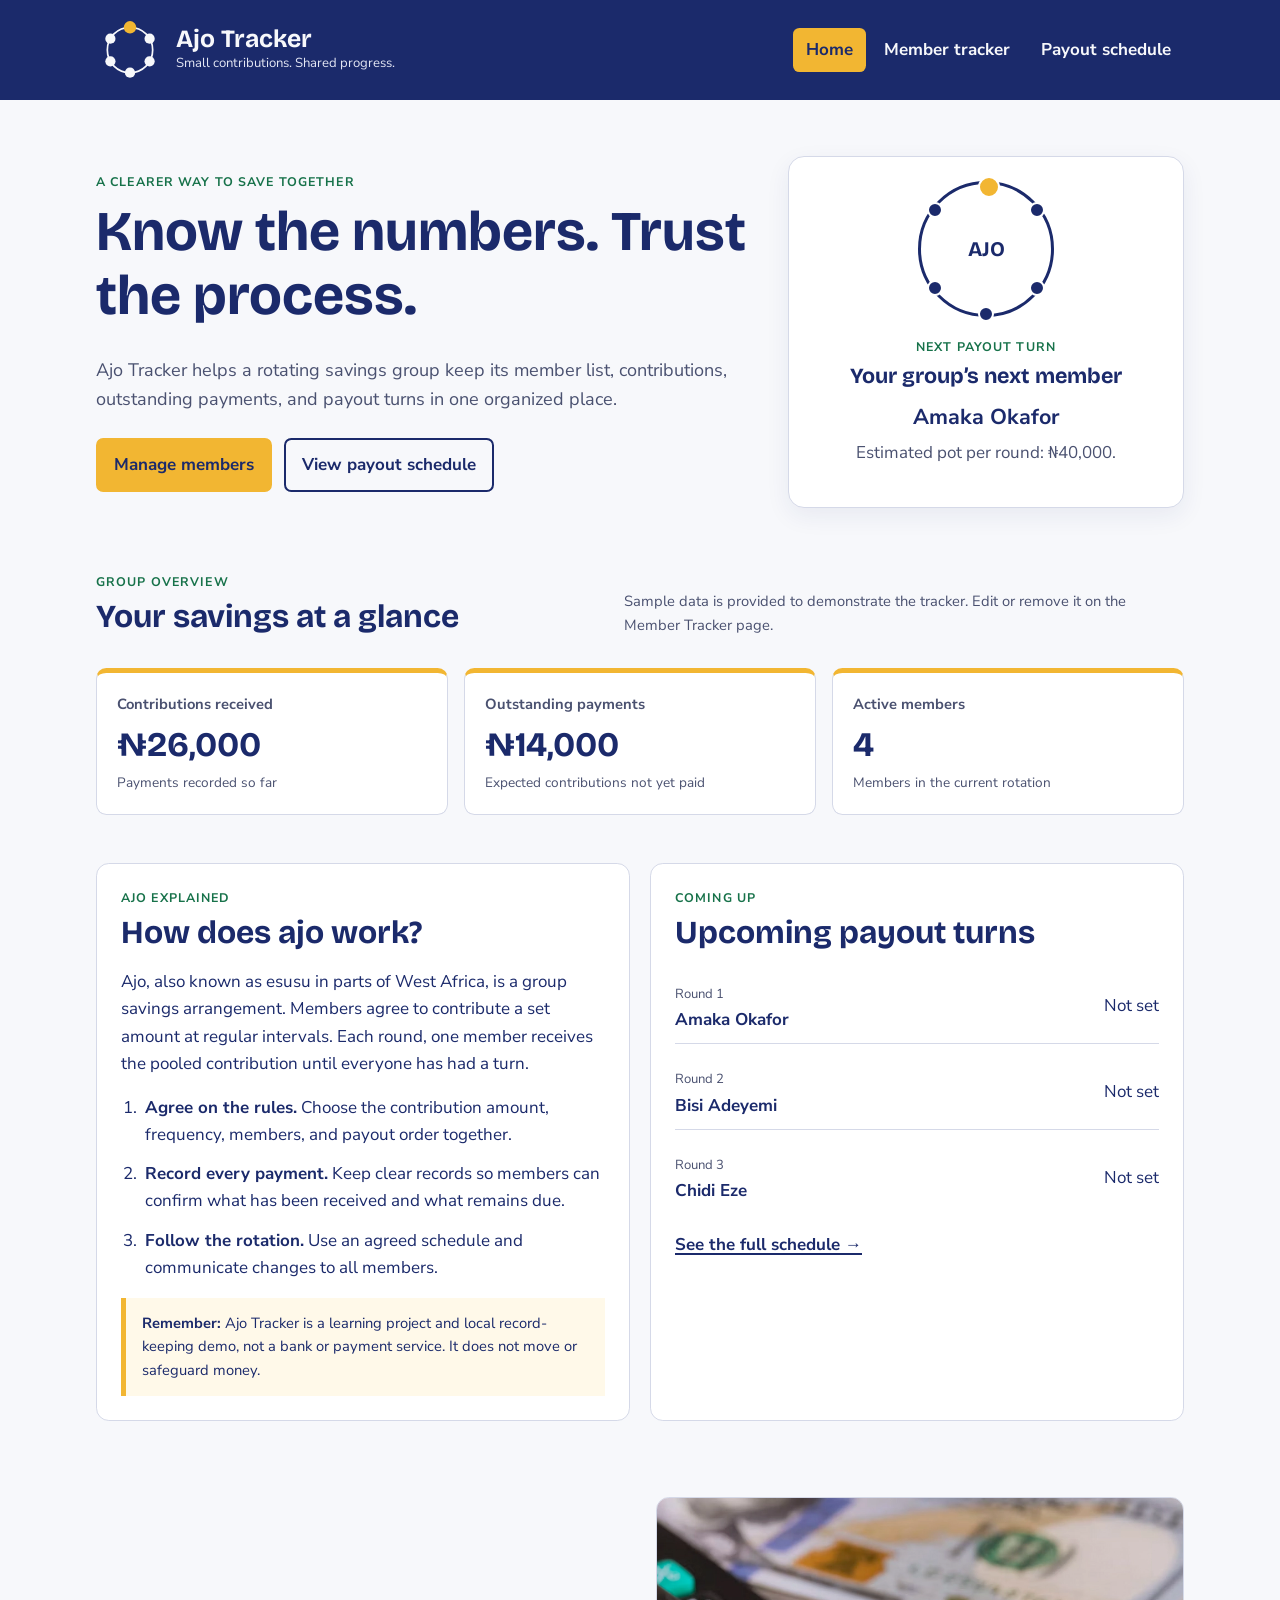
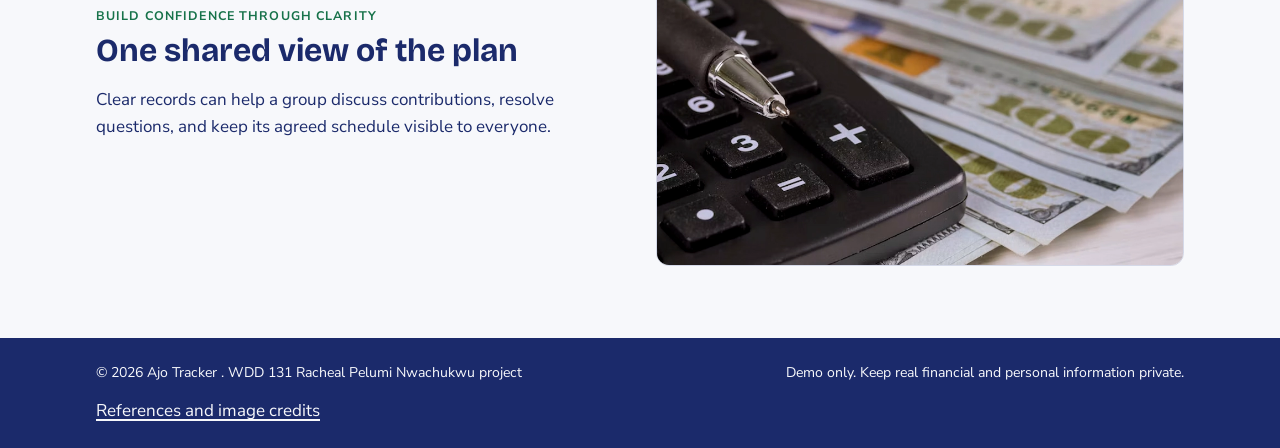
==== project/index.html @ 5f8fff12 "Update Ajo Tracker payout schedule and styling" ====
<!DOCTYPE html>
<html lang="en">
<head>
  <meta charset="utf-8">
  <meta name="viewport" content="width=device-width, initial-scale=1">
  <meta name="description" content="Ajo Tracker helps rotating savings groups organize contributions, member payments, and payout turns.">
  <meta name="author" content="Racheal Pelumi Nwachukwu">
  <title>Ajo Tracker | Home</title>
  <link rel="preconnect" href="https://fonts.googleapis.com">
  <link rel="preconnect" href="https://fonts.gstatic.com" crossorigin>
  <link href="https://fonts.googleapis.com/css2?family=Bricolage+Grotesque:opsz,wght@12..96,700&family=Nunito+Sans:wght@400;700&display=swap" rel="stylesheet">
  <link rel="stylesheet" href="styles/ajo-tracker.css">
  <script src="scripts/ajo-tracker.js" defer></script>
</head>
<body data-page="home">
  <a class="skip" href="#main">Skip to main content</a>
  <header class="site-header">
    <div class="wrap header-inner">
      <a class="brand" href="index.html" aria-label="Ajo Tracker home">
        <svg class="logo" viewBox="0 0 120 120" role="img" aria-label="A ring of six savings group members">
          <circle cx="60" cy="60" r="40" fill="none" stroke="#f7f8fb" stroke-width="3"/>
          <circle cx="60" cy="20" r="11" fill="#f2b632"/>
          <circle cx="94.6" cy="40" r="9" fill="#f7f8fb"/>
          <circle cx="94.6" cy="80" r="9" fill="#f7f8fb"/>
          <circle cx="60" cy="100" r="9" fill="#f7f8fb"/>
          <circle cx="25.4" cy="80" r="9" fill="#f7f8fb"/>
          <circle cx="25.4" cy="40" r="9" fill="#f7f8fb"/>
        </svg>
        <span><span class="brand-name">Ajo Tracker</span><span class="brand-tagline">Small contributions. Shared progress.</span></span>
      </a>
      <button class="menu-toggle" type="button" aria-expanded="false" aria-controls="primary-nav">Menu</button>
      <nav class="primary-nav" id="primary-nav" aria-label="Main navigation">
        <a href="index.html" aria-current="page">Home</a>
        <a href="members.html">Member tracker</a>
        <a href="schedule.html">Payout schedule</a>
      </nav>
    </div>
  </header>

  <main id="main" class="wrap page-content">
    <section class="hero">
      <div class="hero-copy">
        <p class="eyebrow">A clearer way to save together</p>
        <h1>Know the numbers. Trust the process.</h1>
        <p>Ajo Tracker helps a rotating savings group keep its member list, contributions, outstanding payments, and payout turns in one organized place.</p>
        <div class="button-row">
          <a class="button" href="members.html">Manage members</a>
          <a class="button button-secondary" href="schedule.html">View payout schedule</a>
        </div>
      </div>
      <div class="turn-card" aria-labelledby="turn-title">
        <div class="turn-ring" aria-hidden="true">
          <span class="ring-dot ring-dot-1"></span><span class="ring-dot ring-dot-2"></span>
          <span class="ring-dot ring-dot-3"></span><span class="ring-dot ring-dot-4"></span>
          <span class="ring-dot ring-dot-5"></span><span class="ring-dot ring-dot-6"></span>
          <span class="ring-center">AJO</span>
        </div>
        <p class="eyebrow">Next payout turn</p>
        <h2 id="turn-title">Your group’s next member</h2>
        <p id="next-member" class="turn-name">Add members to create your rotation.</p>
        <p id="next-payout-detail" class="muted">The schedule updates from your saved member list.</p>
      </div>
    </section>

    <section class="summary-section" aria-labelledby="summary-title">
      <div class="section-heading">
        <div><p class="eyebrow">Group overview</p><h2 id="summary-title">Your savings at a glance</h2></div>
        <p class="muted">Sample data is provided to demonstrate the tracker. Edit or remove it on the Member Tracker page.</p>
      </div>
      <div class="summary-grid">
        <article class="summary-card"><span class="summary-label">Contributions received</span><p class="summary-value" id="total-contributions">₦0</p><p class="summary-note">Payments recorded so far</p></article>
        <article class="summary-card"><span class="summary-label">Outstanding payments</span><p class="summary-value" id="total-outstanding">₦0</p><p class="summary-note">Expected contributions not yet paid</p></article>
        <article class="summary-card"><span class="summary-label">Active members</span><p class="summary-value" id="member-count">0</p><p class="summary-note">Members in the current rotation</p></article>
      </div>
    </section>

    <section class="content-grid">
      <article class="content-panel">
        <p class="eyebrow">Ajo explained</p>
        <h2>How does ajo work?</h2>
        <p>Ajo, also known as esusu in parts of West Africa, is a group savings arrangement. Members agree to contribute a set amount at regular intervals. Each round, one member receives the pooled contribution until everyone has had a turn.</p>
        <ol class="steps">
          <li><strong>Agree on the rules.</strong> Choose the contribution amount, frequency, members, and payout order together.</li>
          <li><strong>Record every payment.</strong> Keep clear records so members can confirm what has been received and what remains due.</li>
          <li><strong>Follow the rotation.</strong> Use an agreed schedule and communicate changes to all members.</li>
        </ol>
        <p class="notice"><strong>Remember:</strong> Ajo Tracker is a learning project and local record-keeping demo, not a bank or payment service. It does not move or safeguard money.</p>
      </article>
      <article class="content-panel">
        <p class="eyebrow">Coming up</p>
        <h2>Upcoming payout turns</h2>
        <div id="home-schedule" class="schedule-preview" aria-live="polite">
          <p class="empty-state">Add members to see the payout rotation here.</p>
        </div>
        <a class="text-link" href="schedule.html">See the full schedule →</a>
      </article>
    </section>

    <section class="image-feature">
      <div>
        <p class="eyebrow">Build confidence through clarity</p>
        <h2>One shared view of the plan</h2>
        <p>Clear records can help a group discuss contributions, resolve questions, and keep its agreed schedule visible to everyone.</p>
      </div>
      <img src="images/ajo-tracker.webp" alt="inancial tools including a calculator, pen, and currency bills used for managing group savings and tracking Ajo contributions" loading="lazy" width="1000" height="667">
    </section>
  </main>

  <footer class="site-footer">
    <div class="wrap footer-inner">
      <p>© <span id="current-year">2026</span> Ajo Tracker . WDD 131 Racheal Pelumi Nwachukwu project</p>
      <p>Demo only. Keep real financial and personal information private.</p>
      <a href="references.html">References and image credits</a>
    </div>
  </footer>
</body>
</html>
---- project/styles/ajo-tracker.css ----
:root {
  --indigo: #1b2a6b;
  --gold: #f2b632;
  --paper: #f7f8fb;
  --ink-soft: #4a5170;
  --green: #17724a;
  --line: #d5d9e8;
  --white: #ffffff;
  --danger: #9b2c2c;
  --font-head: "Bricolage Grotesque", "Trebuchet MS", sans-serif;
  --font-body: "Nunito Sans", "Segoe UI", Arial, sans-serif;
}

* {
  box-sizing: border-box;
}

html {
  scroll-behavior: smooth;
}

body {
  margin: 0;
  background: var(--paper);
  color: var(--indigo);
  font-family: var(--font-body);
  font-size: 1.0625rem;
  line-height: 1.6;
}

img {
  display: block;
  max-width: 100%;
  height: auto;
}

h1,
h2,
h3 {
  font-family: var(--font-head);
  line-height: 1.15;
  margin: 0 0 .5em;
}

h1 {
  font-size: clamp(2.1rem, 5vw, 3.5rem);
}

h2 {
  font-size: clamp(1.45rem, 3vw, 2rem);
}

h3 {
  font-size: 1.15rem;
}

p,
li {
  max-width: 72ch;
}

p {
  margin: 0 0 1em;
}

a {
  color: var(--indigo);
  text-decoration-thickness: 2px;
  text-underline-offset: .18em;
}

a:hover {
  text-decoration-thickness: 3px;
}

a:focus-visible,
button:focus-visible,
input:focus-visible,
select:focus-visible {
  outline: 3px solid var(--gold);
  outline-offset: 3px;
}

button,
input,
select {
  font: inherit;
}

button {
  cursor: pointer;
}

.wrap {
  width: min(100% - 2rem, 68rem);
  margin-inline: auto;
}

.skip {
  position: absolute;
  left: -999px;
  top: .5rem;
  z-index: 20;
  background: var(--gold);
  color: var(--indigo);
  padding: .5rem 1rem;
}

.skip:focus {
  left: .5rem;
}

.site-header {
  background: var(--indigo);
  color: var(--paper);
}

.header-inner {
  display: flex;
  flex-wrap: wrap;
  align-items: center;
  justify-content: space-between;
  gap: 1rem;
  padding-block: 1rem;
}

.brand {
  display: flex;
  align-items: center;
  gap: .75rem;
  color: var(--paper);
  text-decoration: none;
  min-width: 0;
}

.logo {
  width: 4.25rem;
  height: 4.25rem;
  flex: 0 0 auto;
}

.brand span {
  display: block;
}

.brand-name {
  font: 700 1.55rem/1.1 var(--font-head);
}

.brand-tagline {
  color: #e4e7f4;
  font-size: .82rem;
}

.primary-nav {
  display: flex;
  align-items: center;
  flex-wrap: wrap;
  gap: .35rem;
}

.primary-nav a {
  color: var(--paper);
  text-decoration: none;
  font-weight: 700;
  padding: .55rem .8rem;
  border-radius: .4rem;
}

.primary-nav a:hover,
.primary-nav a[aria-current="page"] {
  background: var(--gold);
  color: var(--indigo);
}

.menu-toggle {
  display: none;
  border: 2px solid var(--gold);
  color: var(--paper);
  background: transparent;
  padding: .45rem .75rem;
  border-radius: .4rem;
}

.page-content {
  padding-block: 2rem 3rem;
}

.page-intro {
  padding-block: .5rem 1.25rem;
}

.page-intro p:last-child {
  max-width: 70ch;
}

.eyebrow {
  color: var(--green);
  font-size: .78rem;
  font-weight: 700;
  letter-spacing: .09em;
  text-transform: uppercase;
  margin-bottom: .45rem;
}

.hero {
  display: grid;
  grid-template-columns: minmax(0, 1.25fr) minmax(16rem, .75fr);
  gap: 2rem;
  align-items: center;
  padding-block: 1.5rem 2.5rem;
}

.hero-copy > p:not(.eyebrow) {
  font-size: 1.13rem;
  color: var(--ink-soft);
  max-width: 58ch;
}

.button-row {
  display: flex;
  flex-wrap: wrap;
  gap: .75rem;
  margin-top: 1.5rem;
}

.button {
  display: inline-flex;
  justify-content: center;
  align-items: center;
  border: 2px solid var(--gold);
  border-radius: .45rem;
  padding: .7rem 1rem;
  background: var(--gold);
  color: var(--indigo);
  font-weight: 700;
  text-decoration: none;
}

.button:hover {
  filter: brightness(.96);
}

.button-secondary {
  background: transparent;
  border-color: var(--indigo);
}

.button-small {
  padding: .45rem .7rem;
  font-size: .92rem;
}

.turn-card {
  background: var(--white);
  border: 1px solid var(--line);
  border-radius: 1rem;
  padding: 1.5rem;
  text-align: center;
  box-shadow: 0 8px 25px rgb(27 42 107 / 7%);
}

.turn-card h2 {
  font-size: 1.35rem;
}

.turn-name {
  font-size: 1.35rem;
  font-weight: 700;
  margin-bottom: .3rem;
}

.muted,
.summary-note,
small {
  color: var(--ink-soft);
}

.small,
small {
  font-size: .88rem;
}

.turn-ring {
  width: 8.5rem;
  height: 8.5rem;
  border: 3px solid var(--indigo);
  border-radius: 50%;
  position: relative;
  margin: 0 auto 1.25rem;
}

.ring-dot {
  position: absolute;
  width: 1rem;
  height: 1rem;
  background: var(--indigo);
  border: 2px solid var(--white);
  border-radius: 50%;
}

.ring-dot-1 {
  top: -.5rem;
  left: calc(50% - .5rem);
  background: var(--gold);
  width: 1.4rem;
  height: 1.4rem;
}

.ring-dot-2 {
  top: 1.15rem;
  right: .35rem;
}

.ring-dot-3 {
  bottom: 1.15rem;
  right: .35rem;
}

.ring-dot-4 {
  bottom: -.5rem;
  left: calc(50% - .5rem);
}

.ring-dot-5 {
  bottom: 1.15rem;
  left: .35rem;
}

.ring-dot-6 {
  top: 1.15rem;
  left: .35rem;
}

.ring-center {
  position: absolute;
  inset: 0;
  display: grid;
  place-items: center;
  font: 700 1.3rem var(--font-head);
}

.summary-section {
  padding-block: 1.5rem 2rem;
}

.section-heading {
  display: flex;
  align-items: end;
  justify-content: space-between;
  gap: 1.5rem;
  margin-bottom: 1rem;
}

.section-heading > p {
  max-width: 35rem;
  font-size: .92rem;
}

.summary-grid {
  display: grid;
  grid-template-columns: repeat(3, minmax(0, 1fr));
  gap: 1rem;
}

.summary-card {
  background: var(--white);
  border: 1px solid var(--line);
  border-top: 5px solid var(--gold);
  border-radius: .65rem;
  padding: 1.25rem;
  min-width: 0;
}

.summary-label {
  display: block;
  color: var(--ink-soft);
  font-size: .92rem;
  font-weight: 700;
}

.summary-value {
  font: 700 clamp(1.6rem, 3vw, 2.15rem)/1.2 var(--font-head);
  margin: .45rem 0;
  overflow-wrap: anywhere;
}

.summary-note {
  font-size: .85rem;
  margin: 0;
}

.compact-summary {
  margin-block: .5rem 2rem;
}

.compact-summary .summary-card {
  padding: 1rem;
}

.content-grid {
  display: grid;
  grid-template-columns: 1fr 1fr;
  gap: 1.25rem;
  padding-block: 1rem 2rem;
}

.content-panel {
  background: var(--white);
  border: 1px solid var(--line);
  border-radius: .8rem;
  padding: clamp(1rem, 3vw, 1.5rem);
  margin-bottom: 1.25rem;
  min-width: 0;
}

.content-panel > :last-child {
  margin-bottom: 0;
}

.steps {
  padding-left: 1.25rem;
}

.steps li {
  padding-left: .25rem;
  margin-bottom: .75rem;
}

.notice {
  border-left: 5px solid var(--gold);
  background: #fff9e9;
  padding: .85rem 1rem;
  font-size: .92rem;
}

.schedule-preview {
  display: grid;
  gap: .6rem;
  margin-bottom: 1rem;
}

.preview-row {
  display: flex;
  align-items: center;
  justify-content: space-between;
  gap: .75rem;
  border-bottom: 1px solid var(--line);
  padding: .65rem 0;
}

.preview-row:last-child {
  border-bottom: 0;
}

.preview-round {
  font-size: .82rem;
  color: var(--ink-soft);
}

.text-link {
  font-weight: 700;
}

.empty-state {
  padding: 1rem;
  background: var(--paper);
  border-radius: .5rem;
  color: var(--ink-soft);
}

.image-feature {
  display: grid;
  grid-template-columns: 1fr 1fr;
  align-items: center;
  gap: 2rem;
  padding-block: 1.5rem;
}

.image-feature img {
  width: 100%;
  aspect-ratio: 10 / 7;
  object-fit: cover;
  border-radius: .8rem;
  border: 1px solid var(--line);
}

.form-layout {
  display: grid;
  grid-template-columns: minmax(0, 1.2fr) minmax(16rem, .8fr);
  gap: 1.25rem;
  align-items: start;
}

.form-field {
  display: grid;
  gap: .35rem;
  margin-bottom: 1rem;
}

.form-field label,
.search-label {
  font-weight: 700;
}

input,
select {
  width: 100%;
  min-height: 2.8rem;
  border: 1px solid #929ab8;
  border-radius: .4rem;
  padding: .55rem .7rem;
  color: var(--indigo);
  background: var(--white);
}

input:invalid:not(:placeholder-shown) {
  border-color: var(--danger);
}

/* Form and schedule messages */
.form-message {
  margin: .75rem 0 0;
  font-weight: 700;
}

.form-message:empty {
  display: none;
}

.message-error {
  color: var(--danger);
}

.message-success {
  color: var(--green);
}

.helper-panel {
  background: #fff9e9;
}

.search-label {
  display: grid;
  gap: .35rem;
  min-width: min(100%, 16rem);
  font-size: .9rem;
}

.table-wrap {
  width: 100%;
  overflow-x: auto;
  background: var(--white);
  border: 1px solid var(--line);
  border-radius: .65rem;
}

table {
  width: 100%;
  border-collapse: collapse;
  min-width: 46rem;
  text-align: left;
}

caption {
  text-align: left;
  padding: .85rem 1rem;
  color: var(--ink-soft);
  font-size: .9rem;
}

th,
td {
  padding: .8rem 1rem;
  border-top: 1px solid var(--line);
  vertical-align: middle;
}

th {
  background: #edf0f8;
  font-size: .9rem;
}

td {
  font-size: .95rem;
}

.status {
  display: inline-block;
  border-radius: 99px;
  padding: .2rem .6rem;
  font-size: .82rem;
  font-weight: 700;
  white-space: nowrap;
}

.status-paid {
  background: #e3f4eb;
  color: #115c3b;
}

.status-due {
  background: #fff0d1;
  color: #744b00;
}

.status-none {
  background: #fce8e8;
  color: #8d2222;
}

.table-action {
  border: 1px solid var(--indigo);
  background: var(--white);
  color: var(--indigo);
  padding: .35rem .55rem;
  border-radius: .35rem;
  font-size: .85rem;
  font-weight: 700;
  margin: .1rem;
}

.table-action:hover {
  background: #edf0f8;
}

.table-action.danger {
  border-color: var(--danger);
  color: var(--danger);
}

.settings-form {
  display: grid;
  grid-template-columns: 1fr 1fr;
  gap: .75rem 1rem;
  align-items: end;
}

.settings-form .form-field {
  margin: 0;
}

.settings-form .button {
  align-self: end;
}

.settings-form .form-message {
  grid-column: 1 / -1;
}

.schedule-controls {
  display: grid;
  grid-template-columns: .9fr 1.1fr;
  gap: 1.5rem;
  align-items: start;
}

/* Completed payout round button */
#complete-payout-round {
  margin-top: .5rem;
}

#complete-payout-round:disabled {
  cursor: not-allowed;
  opacity: .6;
}

.payout-highlight {
  display: flex;
  align-items: center;
  gap: 1.25rem;
  background: var(--indigo);
  color: var(--paper);
  padding: 1.5rem;
  border-radius: .8rem;
  margin: 1.5rem 0 2rem;
}

.payout-highlight .eyebrow {
  color: var(--gold);
}

.payout-highlight h2 {
  margin-bottom: .4rem;
}

.payout-highlight p:last-child {
  margin-bottom: 0;
}

.payout-icon {
  display: grid;
  place-items: center;
  flex: 0 0 4rem;
  width: 4rem;
  height: 4rem;
  border-radius: 50%;
  background: var(--gold);
  color: var(--indigo);
  font: 700 2rem var(--font-head);
}

.check-list {
  padding-left: 1.3rem;
}

.check-list li {
  margin-bottom: .5rem;
}

.reference-list {
  max-width: 56rem;
}

.reference-list a {
  overflow-wrap: anywhere;
}

.site-footer {
  background: var(--indigo);
  color: var(--paper);
  padding: 1.5rem 0;
}

.footer-inner {
  display: flex;
  flex-wrap: wrap;
  align-items: center;
  justify-content: space-between;
  gap: .75rem 1.5rem;
}

.footer-inner p {
  margin: 0;
  font-size: .88rem;
}

.site-footer a {
  color: var(--paper);
}

@media (max-width: 48rem) {
  .wrap {
    width: min(100% - 1.25rem, 68rem);
  }

  .header-inner {
    gap: .5rem;
  }

  .logo {
    width: 3.5rem;
    height: 3.5rem;
  }

  .brand-name {
    font-size: 1.35rem;
  }

  .brand-tagline {
    font-size: .72rem;
  }

  .menu-toggle {
    display: inline-flex;
    margin-left: auto;
  }

  .primary-nav {
    display: none;
    flex-basis: 100%;
    flex-direction: column;
    align-items: stretch;
  }

  .primary-nav.is-open {
    display: flex;
  }

  .primary-nav a {
    padding: .7rem;
  }

  .hero,
  .content-grid,
  .image-feature,
  .form-layout,
  .schedule-controls {
    grid-template-columns: 1fr;
  }

  .hero {
    gap: 1.5rem;
    padding-top: 1rem;
  }

  .turn-card {
    max-width: 30rem;
    width: 100%;
    margin-inline: auto;
  }

  .summary-grid {
    grid-template-columns: 1fr;
  }

  .summary-card {
    padding: 1rem;
  }

  .section-heading {
    display: block;
  }

  .section-heading > p {
    margin-top: .5rem;
  }

  .settings-form {
    grid-template-columns: 1fr;
  }

  .settings-form .form-message {
    grid-column: auto;
  }

  .payout-highlight {
    align-items: flex-start;
    padding: 1rem;
  }

  .payout-icon {
    flex-basis: 3rem;
    width: 3rem;
    height: 3rem;
  }

  .footer-inner {
    display: grid;
  }
}

@media (min-width: 48.01rem) and (max-width: 64rem) {
  .hero {
    gap: 1rem;
  }

  .summary-card {
    padding: 1rem;
  }
}

@media (prefers-reduced-motion: reduce) {
  html {
    scroll-behavior: auto;
  }

  *,
  *::before,
  *::after {
    animation-duration: .01ms !important;
    transition-duration: .01ms !important;
  }
}
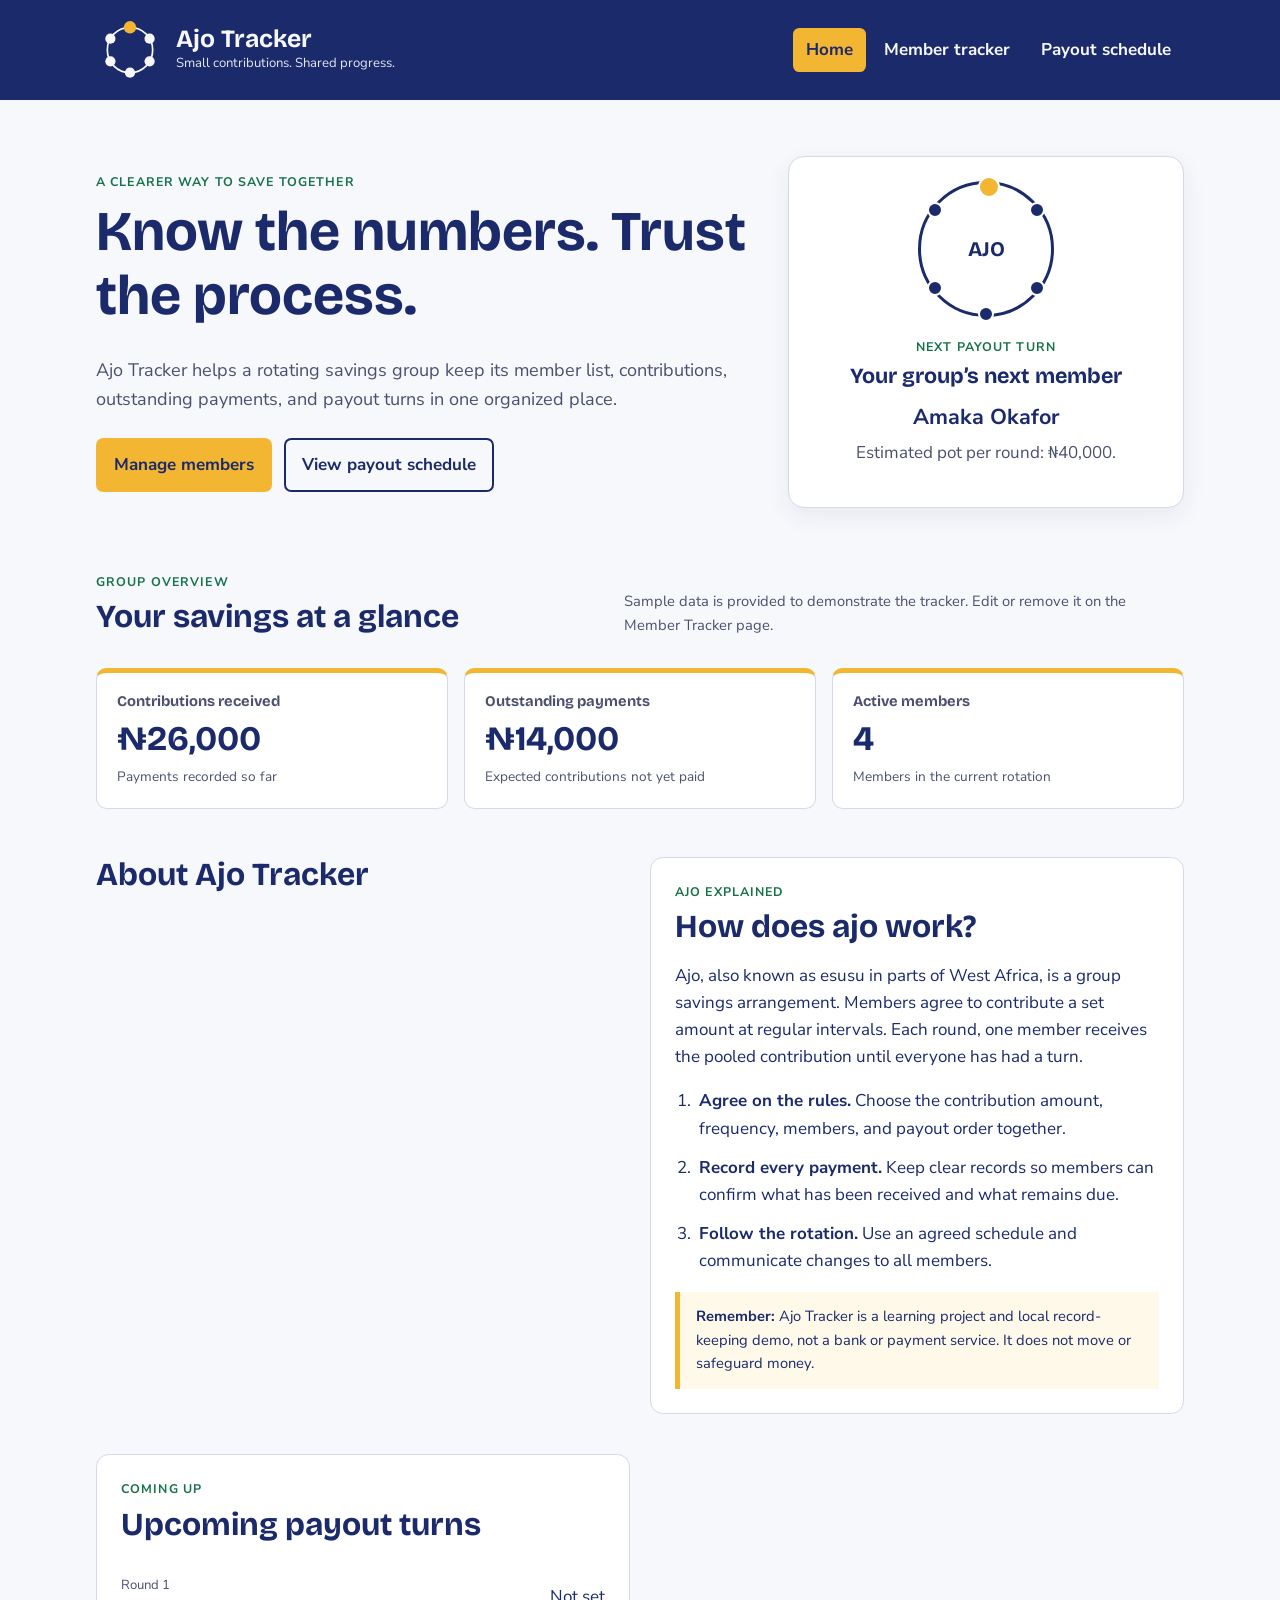
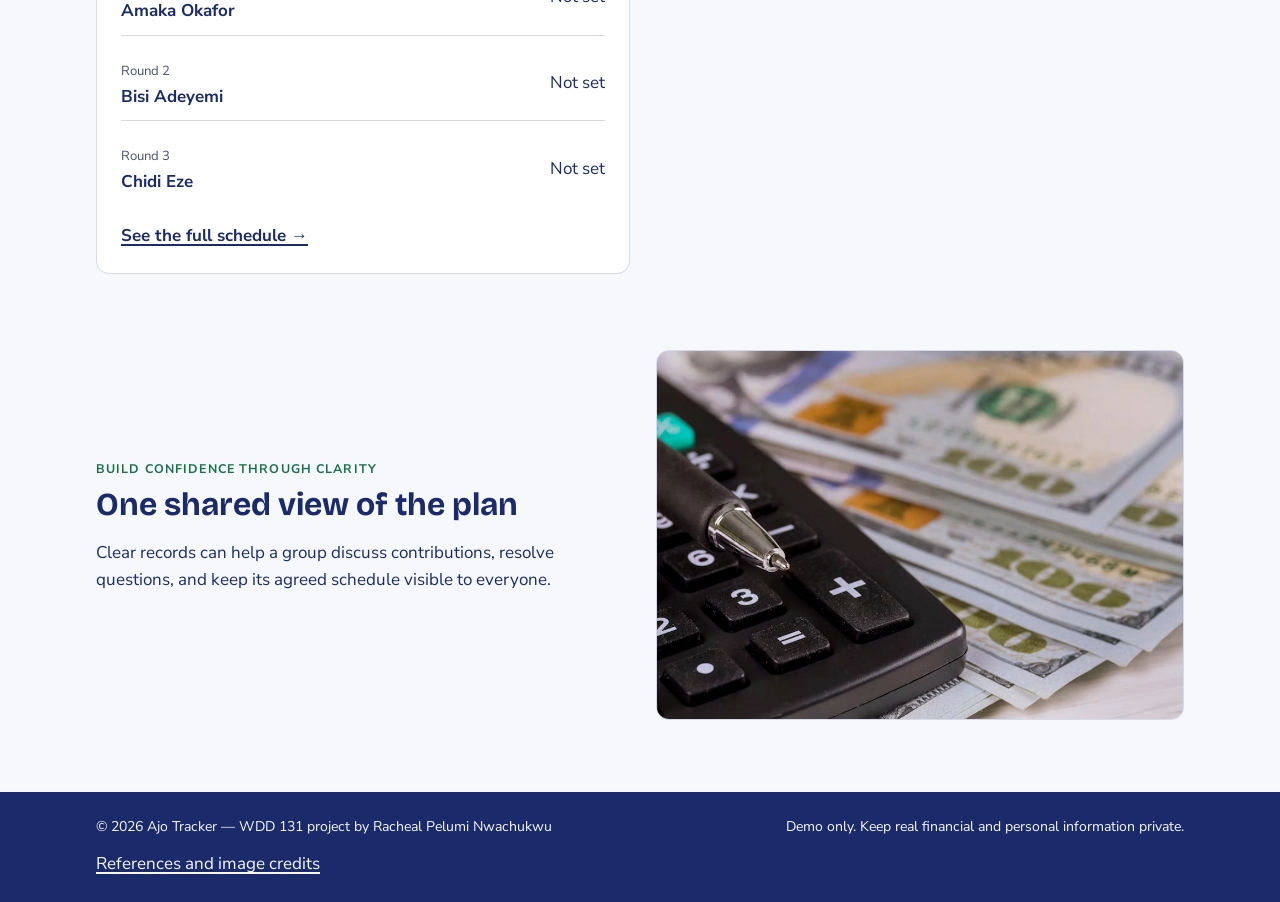
==== commit d7bc5cc2: "validationcorrections" ====
--- a/project/index.html
+++ b/project/index.html
@@ -1,3 +1,4 @@
+
 <!DOCTYPE html>
 <html lang="en">
 <head>
@@ -6,14 +7,18 @@
   <meta name="description" content="Ajo Tracker helps rotating savings groups organize contributions, member payments, and payout turns.">
   <meta name="author" content="Racheal Pelumi Nwachukwu">
   <title>Ajo Tracker | Home</title>
+
   <link rel="preconnect" href="https://fonts.googleapis.com">
   <link rel="preconnect" href="https://fonts.gstatic.com" crossorigin>
   <link href="https://fonts.googleapis.com/css2?family=Bricolage+Grotesque:opsz,wght@12..96,700&family=Nunito+Sans:wght@400;700&display=swap" rel="stylesheet">
+
   <link rel="stylesheet" href="styles/ajo-tracker.css">
   <script src="scripts/ajo-tracker.js" defer></script>
 </head>
+
 <body data-page="home">
   <a class="skip" href="#main">Skip to main content</a>
+
   <header class="site-header">
     <div class="wrap header-inner">
       <a class="brand" href="index.html" aria-label="Ajo Tracker home">
@@ -26,9 +31,22 @@
           <circle cx="25.4" cy="80" r="9" fill="#f7f8fb"/>
           <circle cx="25.4" cy="40" r="9" fill="#f7f8fb"/>
         </svg>
-        <span><span class="brand-name">Ajo Tracker</span><span class="brand-tagline">Small contributions. Shared progress.</span></span>
+
+        <span>
+          <span class="brand-name">Ajo Tracker</span>
+          <span class="brand-tagline">Small contributions. Shared progress.</span>
+        </span>
       </a>
-      <button class="menu-toggle" type="button" aria-expanded="false" aria-controls="primary-nav">Menu</button>
+
+      <button
+        class="menu-toggle"
+        type="button"
+        aria-expanded="false"
+        aria-controls="primary-nav"
+      >
+        Menu
+      </button>
+
       <nav class="primary-nav" id="primary-nav" aria-label="Main navigation">
         <a href="index.html" aria-current="page">Home</a>
         <a href="members.html">Member tracker</a>
@@ -42,76 +60,150 @@
       <div class="hero-copy">
         <p class="eyebrow">A clearer way to save together</p>
         <h1>Know the numbers. Trust the process.</h1>
-        <p>Ajo Tracker helps a rotating savings group keep its member list, contributions, outstanding payments, and payout turns in one organized place.</p>
+        <p>
+          Ajo Tracker helps a rotating savings group keep its member list,
+          contributions, outstanding payments, and payout turns in one
+          organized place.
+        </p>
+
         <div class="button-row">
           <a class="button" href="members.html">Manage members</a>
           <a class="button button-secondary" href="schedule.html">View payout schedule</a>
         </div>
       </div>
-      <div class="turn-card" aria-labelledby="turn-title">
+
+      <div class="turn-card">
         <div class="turn-ring" aria-hidden="true">
-          <span class="ring-dot ring-dot-1"></span><span class="ring-dot ring-dot-2"></span>
-          <span class="ring-dot ring-dot-3"></span><span class="ring-dot ring-dot-4"></span>
-          <span class="ring-dot ring-dot-5"></span><span class="ring-dot ring-dot-6"></span>
+          <span class="ring-dot ring-dot-1"></span>
+          <span class="ring-dot ring-dot-2"></span>
+          <span class="ring-dot ring-dot-3"></span>
+          <span class="ring-dot ring-dot-4"></span>
+          <span class="ring-dot ring-dot-5"></span>
+          <span class="ring-dot ring-dot-6"></span>
           <span class="ring-center">AJO</span>
         </div>
+
         <p class="eyebrow">Next payout turn</p>
         <h2 id="turn-title">Your group’s next member</h2>
         <p id="next-member" class="turn-name">Add members to create your rotation.</p>
-        <p id="next-payout-detail" class="muted">The schedule updates from your saved member list.</p>
+        <p id="next-payout-detail" class="muted">
+          The schedule updates from your saved member list.
+        </p>
       </div>
     </section>
 
     <section class="summary-section" aria-labelledby="summary-title">
       <div class="section-heading">
-        <div><p class="eyebrow">Group overview</p><h2 id="summary-title">Your savings at a glance</h2></div>
-        <p class="muted">Sample data is provided to demonstrate the tracker. Edit or remove it on the Member Tracker page.</p>
-      </div>
+        <div>
+          <p class="eyebrow">Group overview</p>
+          <h2 id="summary-title">Your savings at a glance</h2>
+        </div>
+
+        <p class="muted">
+          Sample data is provided to demonstrate the tracker. Edit or remove
+          it on the Member Tracker page.
+        </p>
+      </div>
+
       <div class="summary-grid">
-        <article class="summary-card"><span class="summary-label">Contributions received</span><p class="summary-value" id="total-contributions">₦0</p><p class="summary-note">Payments recorded so far</p></article>
-        <article class="summary-card"><span class="summary-label">Outstanding payments</span><p class="summary-value" id="total-outstanding">₦0</p><p class="summary-note">Expected contributions not yet paid</p></article>
-        <article class="summary-card"><span class="summary-label">Active members</span><p class="summary-value" id="member-count">0</p><p class="summary-note">Members in the current rotation</p></article>
-      </div>
-    </section>
-
-    <section class="content-grid">
+        <article class="summary-card">
+          <h3 class="summary-label">Contributions received</h3>
+          <p class="summary-value" id="total-contributions">₦0</p>
+          <p class="summary-note">Payments recorded so far</p>
+        </article>
+
+        <article class="summary-card">
+          <h3 class="summary-label">Outstanding payments</h3>
+          <p class="summary-value" id="total-outstanding">₦0</p>
+          <p class="summary-note">Expected contributions not yet paid</p>
+        </article>
+
+        <article class="summary-card">
+          <h3 class="summary-label">Active members</h3>
+          <p class="summary-value" id="member-count">0</p>
+          <p class="summary-note">Members in the current rotation</p>
+        </article>
+      </div>
+    </section>
+
+    <section class="content-grid" aria-labelledby="information-title">
+      <h2 class="visually-hidden" id="information-title">About Ajo Tracker</h2>
+
       <article class="content-panel">
         <p class="eyebrow">Ajo explained</p>
         <h2>How does ajo work?</h2>
-        <p>Ajo, also known as esusu in parts of West Africa, is a group savings arrangement. Members agree to contribute a set amount at regular intervals. Each round, one member receives the pooled contribution until everyone has had a turn.</p>
+        <p>
+          Ajo, also known as esusu in parts of West Africa, is a group savings
+          arrangement. Members agree to contribute a set amount at regular
+          intervals. Each round, one member receives the pooled contribution
+          until everyone has had a turn.
+        </p>
+
         <ol class="steps">
-          <li><strong>Agree on the rules.</strong> Choose the contribution amount, frequency, members, and payout order together.</li>
-          <li><strong>Record every payment.</strong> Keep clear records so members can confirm what has been received and what remains due.</li>
-          <li><strong>Follow the rotation.</strong> Use an agreed schedule and communicate changes to all members.</li>
+          <li>
+            <strong>Agree on the rules.</strong>
+            Choose the contribution amount, frequency, members, and payout
+            order together.
+          </li>
+          <li>
+            <strong>Record every payment.</strong>
+            Keep clear records so members can confirm what has been received
+            and what remains due.
+          </li>
+          <li>
+            <strong>Follow the rotation.</strong>
+            Use an agreed schedule and communicate changes to all members.
+          </li>
         </ol>
-        <p class="notice"><strong>Remember:</strong> Ajo Tracker is a learning project and local record-keeping demo, not a bank or payment service. It does not move or safeguard money.</p>
+
+        <p class="notice">
+          <strong>Remember:</strong> Ajo Tracker is a learning project and
+          local record-keeping demo, not a bank or payment service. It does
+          not move or safeguard money.
+        </p>
       </article>
+
       <article class="content-panel">
         <p class="eyebrow">Coming up</p>
         <h2>Upcoming payout turns</h2>
+
         <div id="home-schedule" class="schedule-preview" aria-live="polite">
           <p class="empty-state">Add members to see the payout rotation here.</p>
         </div>
+
         <a class="text-link" href="schedule.html">See the full schedule →</a>
       </article>
     </section>
 
-    <section class="image-feature">
+    <section class="image-feature" aria-labelledby="image-feature-title">
       <div>
         <p class="eyebrow">Build confidence through clarity</p>
-        <h2>One shared view of the plan</h2>
-        <p>Clear records can help a group discuss contributions, resolve questions, and keep its agreed schedule visible to everyone.</p>
-      </div>
-      <img src="images/ajo-tracker.webp" alt="inancial tools including a calculator, pen, and currency bills used for managing group savings and tracking Ajo contributions" loading="lazy" width="1000" height="667">
+        <h2 id="image-feature-title">One shared view of the plan</h2>
+        <p>
+          Clear records can help a group discuss contributions, resolve
+          questions, and keep its agreed schedule visible to everyone.
+        </p>
+      </div>
+
+      <img
+        src="images/ajo-tracker.webp"
+        alt="Financial tools, including a calculator, pen, and currency bills, used to manage group savings and track Ajo contributions"
+        loading="lazy"
+        width="1000"
+        height="667"
+      >
     </section>
   </main>
 
   <footer class="site-footer">
     <div class="wrap footer-inner">
-      <p>© <span id="current-year">2026</span> Ajo Tracker . WDD 131 Racheal Pelumi Nwachukwu project</p>
+      <p>
+        © <span id="current-year">2026</span> Ajo Tracker —
+        WDD 131 project by Racheal Pelumi Nwachukwu
+      </p>
       <p>Demo only. Keep real financial and personal information private.</p>
       <a href="references.html">References and image credits</a>
     </div>
   </footer>
 </body>
-</html>+</html>
